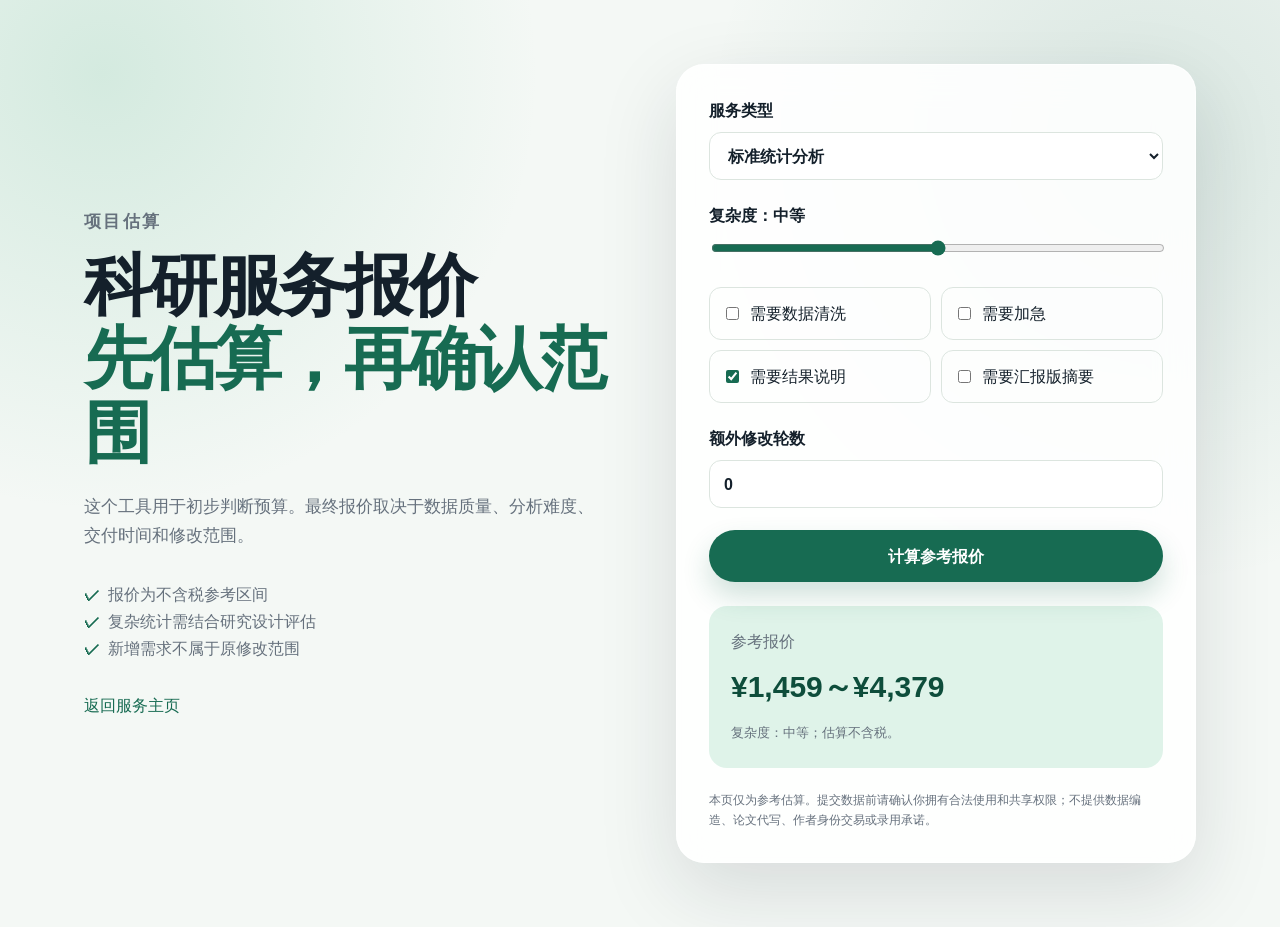
==== quote.html @ 6449468e "发布科研支持服务主页" ====
<!doctype html>
<html lang="zh-CN">
<head>
  <meta charset="utf-8">
  <meta name="viewport" content="width=device-width, initial-scale=1">
  <meta name="description" content="科研数据分析和绘图服务报价估算工具">
  <title>科研服务报价估算</title>
  <link rel="stylesheet" href="quote-styles.css">
</head>
<body>
  <main class="quote-shell">
    <section class="intro">
      <p class="eyebrow">项目估算</p>
      <h1>科研服务报价<br><span>先估算，再确认范围</span></h1>
      <p>这个工具用于初步判断预算。最终报价取决于数据质量、分析难度、交付时间和修改范围。</p>
      <ul>
        <li>报价为不含税参考区间</li>
        <li>复杂统计需结合研究设计评估</li>
        <li>新增需求不属于原修改范围</li>
      </ul>
      <a href="index.html">返回服务主页</a>
    </section>

    <section class="calculator">
      <label>
        <span>服务类型</span>
        <select id="service">
          <option value="figure">单图诊断与优化</option>
          <option value="standard" selected>标准统计分析</option>
          <option value="complex">复杂分析套餐</option>
          <option value="review">系统综述数据整理</option>
          <option value="tutoring">一对一科研工具辅导</option>
        </select>
      </label>

      <label>
        <span>复杂度：<strong id="complexityLabel">中等</strong></span>
        <input id="complexity" type="range" min="1" max="5" value="3">
      </label>

      <div class="option-grid">
        <label class="check"><input id="cleaning" type="checkbox"> 需要数据清洗</label>
        <label class="check"><input id="urgent" type="checkbox"> 需要加急</label>
        <label class="check"><input id="report" type="checkbox" checked> 需要结果说明</label>
        <label class="check"><input id="slides" type="checkbox"> 需要汇报版摘要</label>
      </div>

      <label>
        <span>额外修改轮数</span>
        <input id="extraRounds" type="number" min="0" max="5" value="0">
      </label>

      <button id="calculate" type="button">计算参考报价</button>

      <div class="result" aria-live="polite">
        <p>参考报价</p>
        <strong id="price">¥1,000～¥3,000</strong>
        <small id="summary">等待计算</small>
      </div>

      <p class="notice">本页仅为参考估算。提交数据前请确认你拥有合法使用和共享权限；不提供数据编造、论文代写、作者身份交易或录用承诺。</p>
    </section>
  </main>

  <script src="quote.js"></script>
</body>
</html>
---- quote-styles.css ----
:root {
  --ink: #14202b;
  --muted: #66717d;
  --green: #176b52;
  --green-dark: #0e4d3b;
  --mint: #dff3e9;
  --line: #dce5df;
  --paper: #f4f8f5;
}
* { box-sizing: border-box; }
body {
  min-height: 100vh;
  margin: 0;
  color: var(--ink);
  background:
    radial-gradient(circle at 8% 8%, rgba(110, 190, 154, .24), transparent 30%),
    radial-gradient(circle at 90% 15%, rgba(23, 107, 82, .12), transparent 32%),
    var(--paper);
  font-family: "PingFang SC", "Noto Sans CJK SC", "Microsoft YaHei", sans-serif;
  line-height: 1.7;
}
a { color: var(--green); text-decoration: none; }
.quote-shell {
  display: grid;
  grid-template-columns: 1fr 520px;
  gap: 72px;
  align-items: center;
  max-width: 1160px;
  min-height: 100vh;
  margin: 0 auto;
  padding: 64px 24px;
}
.eyebrow {
  margin: 0 0 12px;
  color: var(--green);
  font-size: 13px;
  font-weight: 800;
  letter-spacing: .14em;
}
h1 {
  margin: 0 0 24px;
  font-size: clamp(42px, 6vw, 68px);
  line-height: 1.08;
  letter-spacing: -.045em;
}
h1 span { color: var(--green); }
.intro > p { max-width: 620px; color: var(--muted); font-size: 17px; }
.intro ul { margin: 30px 0; padding: 0; color: var(--muted); list-style: none; }
.intro li::before { content: "✓"; margin-right: 8px; color: var(--green); font-weight: 800; }
.calculator {
  padding: 32px;
  border: 1px solid rgba(255,255,255,.75);
  border-radius: 28px;
  background: rgba(255,255,255,.88);
  box-shadow: 0 28px 80px rgba(20,32,43,.13);
  backdrop-filter: blur(18px);
}
label { display: block; margin-bottom: 22px; font-weight: 700; }
label > span { display: block; margin-bottom: 8px; }
select, input[type="number"] {
  width: 100%;
  min-height: 48px;
  padding: 0 14px;
  border: 1px solid var(--line);
  border-radius: 12px;
  color: var(--ink);
  background: white;
  font: inherit;
}
input[type="range"] { width: 100%; accent-color: var(--green); }
.option-grid { display: grid; grid-template-columns: 1fr 1fr; gap: 10px; margin-bottom: 22px; }
.check {
  display: flex;
  align-items: center;
  gap: 8px;
  margin: 0;
  padding: 12px;
  border: 1px solid var(--line);
  border-radius: 12px;
  font-weight: 500;
}
.check input { accent-color: var(--green); }
button {
  width: 100%;
  min-height: 52px;
  border: 0;
  border-radius: 999px;
  color: white;
  background: var(--green);
  box-shadow: 0 14px 28px rgba(23,107,82,.2);
  font: inherit;
  font-weight: 800;
  cursor: pointer;
}
button:hover { background: var(--green-dark); }
.result {
  margin-top: 24px;
  padding: 22px;
  border-radius: 18px;
  background: var(--mint);
}
.result p, .result small { margin: 0; color: var(--muted); }
.result strong { display: block; margin: 6px 0; color: var(--green-dark); font-size: 30px; }
.notice { margin: 22px 0 0; color: var(--muted); font-size: 12px; }
@media (max-width: 850px) {
  .quote-shell { grid-template-columns: 1fr; gap: 38px; }
}
@media (max-width: 520px) {
  .option-grid { grid-template-columns: 1fr; }
  .calculator { padding: 22px; }
}
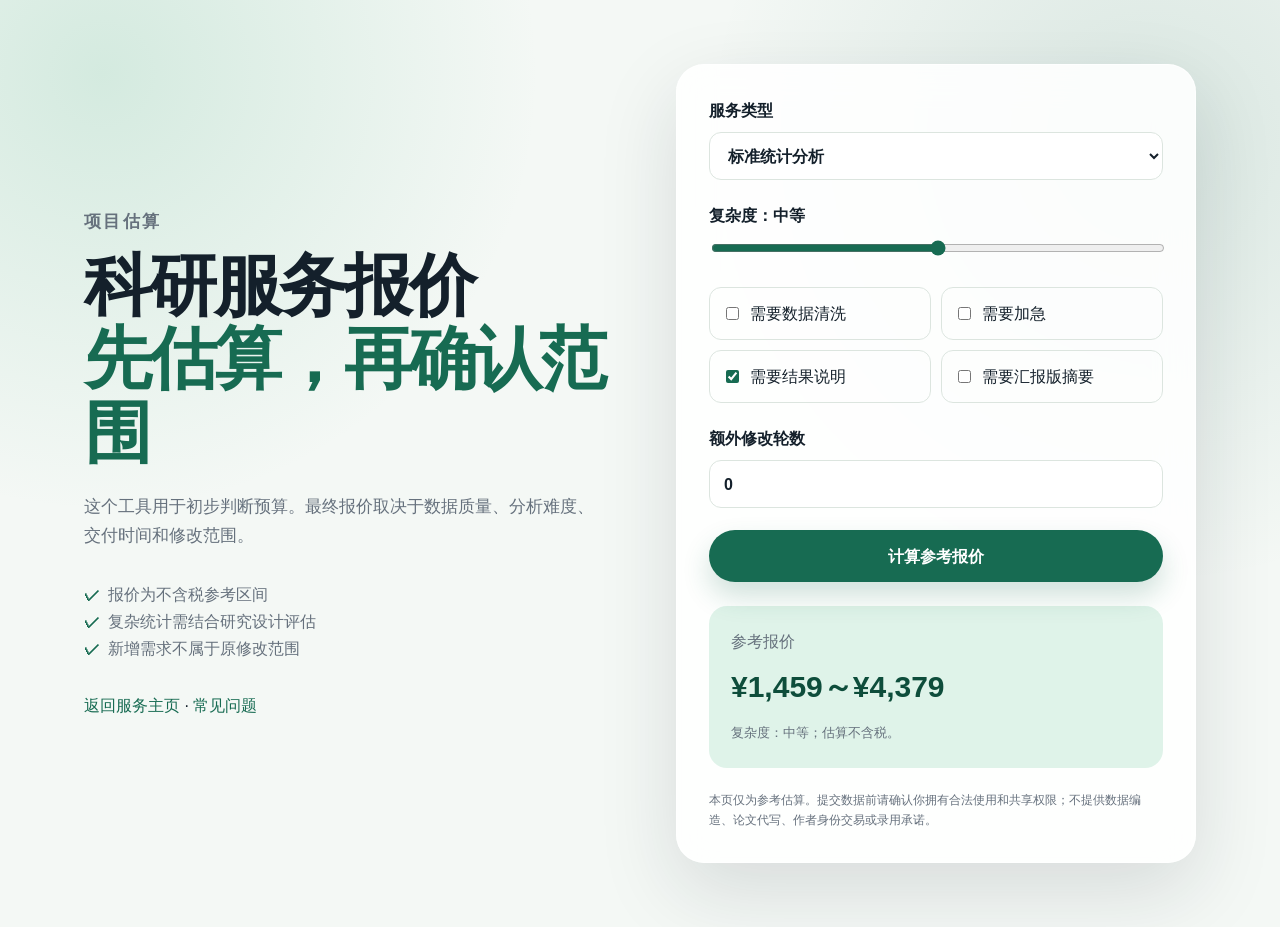
==== commit 58499e52: "添加常见问题和数据安全说明" ====
--- a/quote.html
+++ b/quote.html
@@ -5,6 +5,7 @@
   <meta name="viewport" content="width=device-width, initial-scale=1">
   <meta name="description" content="科研数据分析和绘图服务报价估算工具">
   <title>科研服务报价估算</title>
+  <link rel="icon" href="favicon.svg" type="image/svg+xml">
   <link rel="stylesheet" href="quote-styles.css">
 </head>
 <body>
@@ -18,7 +19,7 @@
         <li>复杂统计需结合研究设计评估</li>
         <li>新增需求不属于原修改范围</li>
       </ul>
-      <a href="index.html">返回服务主页</a>
+      <a href="index.html">返回服务主页</a> · <a href="faq.html">常见问题</a>
     </section>
 
     <section class="calculator">
